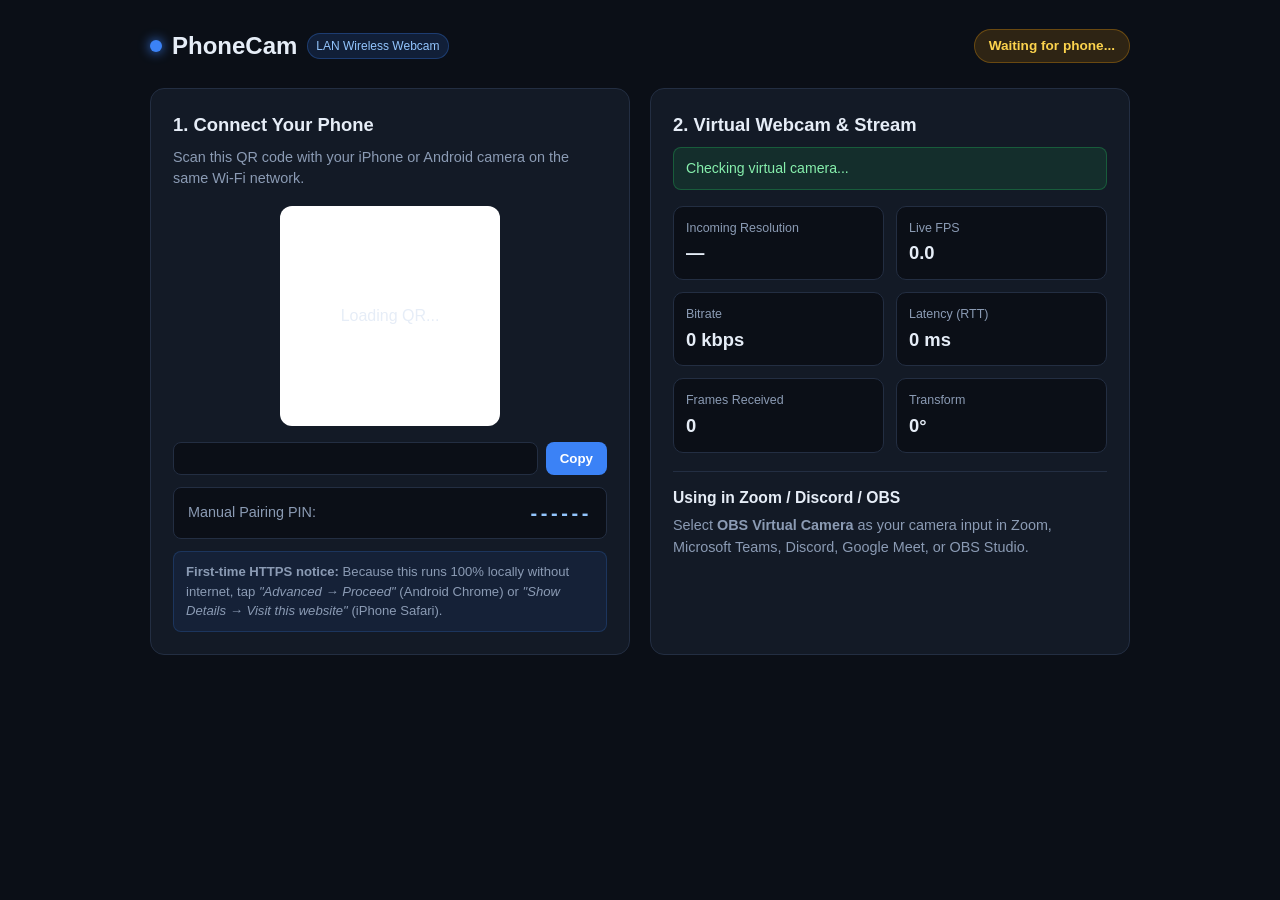
==== static/dashboard/index.html @ b20c2694 "Release v0.1.0: PhoneCam wireless smartphone webcam over LAN" ====
<!DOCTYPE html>
<html lang="en">
<head>
  <meta charset="UTF-8" />
  <meta name="viewport" content="width=device-width, initial-scale=1.0" />
  <title>PhoneCam — PC Dashboard</title>
  <link rel="stylesheet" href="/static/dashboard/styles.css" />
</head>
<body>
  <div class="container">
    <header class="header">
      <div class="brand">
        <div class="logo-dot"></div>
        <h1>PhoneCam</h1>
        <span class="badge">LAN Wireless Webcam</span>
      </div>
      <div id="connection-pill" class="pill pill-idle">Waiting for phone...</div>
    </header>

    <main class="grid">
      <section class="card qr-card">
        <h2>1. Connect Your Phone</h2>
        <p class="muted">Scan this QR code with your iPhone or Android camera on the same Wi-Fi network.</p>
        <div id="qr-container" class="qr-box">Loading QR...</div>
        <div class="url-row">
          <input id="phone-url" type="text" readonly value="" />
          <button id="copy-url-btn" class="btn">Copy</button>
        </div>
        <div class="pin-box">
          <span class="muted">Manual Pairing PIN:</span>
          <strong id="pairing-pin">------</strong>
        </div>
        <div class="hint-box">
          <strong>First-time HTTPS notice:</strong> Because this runs 100% locally without internet, tap
          <em>"Advanced → Proceed"</em> (Android Chrome) or <em>"Show Details → Visit this website"</em> (iPhone Safari).
        </div>
      </section>

      <section class="card stats-card">
        <h2>2. Virtual Webcam &amp; Stream</h2>
        <div id="vcam-banner" class="vcam-banner">Checking virtual camera...</div>

        <div class="stats-grid">
          <div class="stat-item">
            <span class="stat-label">Incoming Resolution</span>
            <span id="stat-res" class="stat-value">—</span>
          </div>
          <div class="stat-item">
            <span class="stat-label">Live FPS</span>
            <span id="stat-fps" class="stat-value">0.0</span>
          </div>
          <div class="stat-item">
            <span class="stat-label">Bitrate</span>
            <span id="stat-bitrate" class="stat-value">0 kbps</span>
          </div>
          <div class="stat-item">
            <span class="stat-label">Latency (RTT)</span>
            <span id="stat-rtt" class="stat-value">0 ms</span>
          </div>
          <div class="stat-item">
            <span class="stat-label">Frames Received</span>
            <span id="stat-frames" class="stat-value">0</span>
          </div>
          <div class="stat-item">
            <span class="stat-label">Transform</span>
            <span id="stat-transform" class="stat-value">0°</span>
          </div>
        </div>

        <div class="usage-box">
          <h3>Using in Zoom / Discord / OBS</h3>
          <p class="muted">
            Select <strong id="vcam-device-name">OBS Virtual Camera</strong> as your camera input in Zoom,
            Microsoft Teams, Discord, Google Meet, or OBS Studio.
          </p>
        </div>
      </section>
    </main>
  </div>
  <script src="/static/dashboard/app.js"></script>
</body>
</html>
---- static/dashboard/styles.css ----
:root {
  --bg: #0b0f17;
  --surface: #131a26;
  --border: #232e42;
  --text: #e6edf7;
  --muted: #8b9bb4;
  --accent: #3b82f6;
  --green: #22c55e;
  --amber: #f59e0b;
  --red: #ef4444;
}

* {
  box-sizing: border-box;
}

body {
  margin: 0;
  font-family: -apple-system, BlinkMacSystemFont, "Segoe UI", Roboto, sans-serif;
  background: var(--bg);
  color: var(--text);
  line-height: 1.5;
}

.container {
  max-width: 1020px;
  margin: 0 auto;
  padding: 28px 20px;
}

.header {
  display: flex;
  align-items: center;
  justify-content: space-between;
  flex-wrap: wrap;
  gap: 12px;
  margin-bottom: 24px;
}

.brand {
  display: flex;
  align-items: center;
  gap: 10px;
}

.brand h1 {
  margin: 0;
  font-size: 1.5rem;
}

.logo-dot {
  width: 12px;
  height: 12px;
  border-radius: 50%;
  background: var(--accent);
  box-shadow: 0 0 12px var(--accent);
}

.badge {
  font-size: 0.75rem;
  padding: 3px 8px;
  border-radius: 999px;
  background: rgba(59, 130, 246, 0.15);
  color: #93c5fd;
  border: 1px solid rgba(59, 130, 246, 0.3);
}

.pill {
  padding: 6px 14px;
  border-radius: 999px;
  font-size: 0.85rem;
  font-weight: 600;
}

.pill-idle {
  background: rgba(245, 158, 11, 0.15);
  color: #fcd34d;
  border: 1px solid rgba(245, 158, 11, 0.3);
}

.pill-connected {
  background: rgba(34, 197, 94, 0.15);
  color: #86efac;
  border: 1px solid rgba(34, 197, 94, 0.35);
}

.pill-paused {
  background: rgba(148, 163, 184, 0.2);
  color: #cbd5e1;
  border: 1px solid rgba(148, 163, 184, 0.35);
}

.grid {
  display: grid;
  grid-template-columns: repeat(auto-fit, minmax(340px, 1fr));
  gap: 20px;
}

.card {
  background: var(--surface);
  border: 1px solid var(--border);
  border-radius: 14px;
  padding: 22px;
}

.card h2 {
  margin: 0 0 8px;
  font-size: 1.15rem;
}

.muted {
  color: var(--muted);
  font-size: 0.9rem;
  margin-top: 0;
}

.qr-box {
  background: #ffffff;
  border-radius: 12px;
  padding: 14px;
  width: 220px;
  height: 220px;
  margin: 16px auto;
  display: flex;
  align-items: center;
  justify-content: center;
}

.qr-box svg {
  width: 100%;
  height: 100%;
}

.url-row {
  display: flex;
  gap: 8px;
  margin-bottom: 12px;
}

.url-row input {
  flex: 1;
  background: var(--bg);
  border: 1px solid var(--border);
  border-radius: 8px;
  color: var(--text);
  padding: 8px 10px;
  font-size: 0.85rem;
}

.btn {
  background: var(--accent);
  color: white;
  border: none;
  border-radius: 8px;
  padding: 8px 14px;
  font-weight: 600;
  cursor: pointer;
}

.btn:hover {
  opacity: 0.9;
}

.pin-box {
  display: flex;
  align-items: center;
  justify-content: space-between;
  background: var(--bg);
  border: 1px solid var(--border);
  border-radius: 8px;
  padding: 10px 14px;
  margin-bottom: 12px;
}

.pin-box strong {
  font-size: 1.25rem;
  letter-spacing: 0.18em;
  color: #93c5fd;
}

.hint-box {
  font-size: 0.82rem;
  color: var(--muted);
  background: rgba(59, 130, 246, 0.08);
  border: 1px solid rgba(59, 130, 246, 0.2);
  border-radius: 8px;
  padding: 10px 12px;
}

.vcam-banner {
  padding: 10px 12px;
  border-radius: 8px;
  font-size: 0.88rem;
  margin-bottom: 16px;
  background: rgba(34, 197, 94, 0.12);
  border: 1px solid rgba(34, 197, 94, 0.3);
  color: #86efac;
}

.vcam-banner.error {
  background: rgba(239, 68, 68, 0.12);
  border-color: rgba(239, 68, 68, 0.3);
  color: #fca5a5;
}

.stats-grid {
  display: grid;
  grid-template-columns: repeat(2, 1fr);
  gap: 12px;
  margin-bottom: 18px;
}

.stat-item {
  background: var(--bg);
  border: 1px solid var(--border);
  border-radius: 10px;
  padding: 12px;
  display: flex;
  flex-direction: column;
}

.stat-label {
  font-size: 0.78rem;
  color: var(--muted);
}

.stat-value {
  font-size: 1.15rem;
  font-weight: 700;
  margin-top: 2px;
}

.usage-box {
  border-top: 1px solid var(--border);
  padding-top: 14px;
}

.usage-box h3 {
  margin: 0 0 6px;
  font-size: 0.98rem;
}
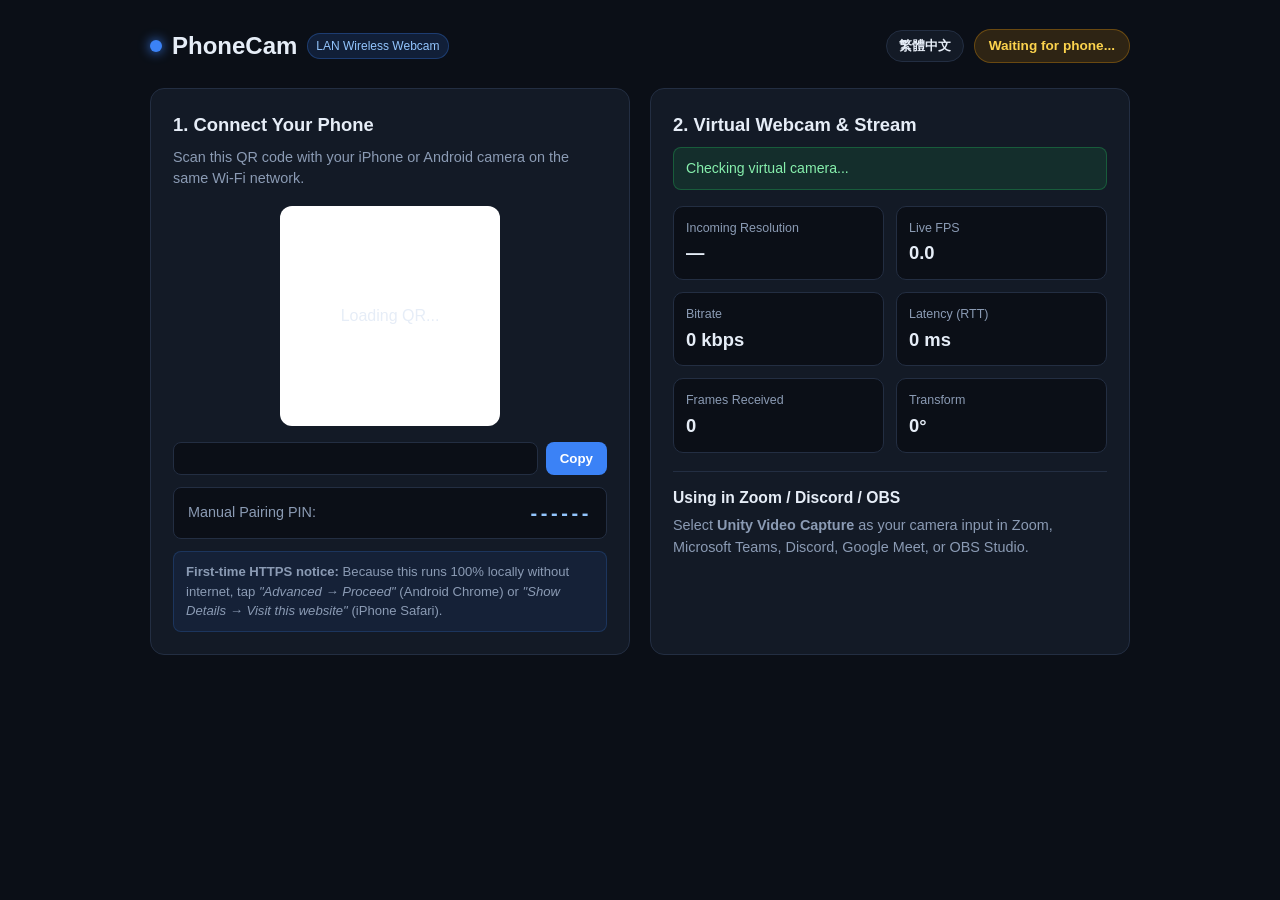
==== commit 00cf5cbe: "Release v0.1.0: PhoneCam wireless smartphone webcam over LAN" ====
--- a/static/dashboard/index.html
+++ b/static/dashboard/index.html
@@ -12,64 +12,67 @@
       <div class="brand">
         <div class="logo-dot"></div>
         <h1>PhoneCam</h1>
-        <span class="badge">LAN Wireless Webcam</span>
+        <span class="badge" data-i18n="badge">LAN Wireless Webcam</span>
       </div>
-      <div id="connection-pill" class="pill pill-idle">Waiting for phone...</div>
+      <div class="header-actions">
+        <button id="lang-toggle-btn" class="lang-btn" type="button">繁體中文</button>
+        <div id="connection-pill" class="pill pill-idle">Waiting for phone...</div>
+      </div>
     </header>
 
     <main class="grid">
       <section class="card qr-card">
-        <h2>1. Connect Your Phone</h2>
-        <p class="muted">Scan this QR code with your iPhone or Android camera on the same Wi-Fi network.</p>
+        <h2 data-i18n="step1Title">1. Connect Your Phone</h2>
+        <p class="muted" data-i18n="step1Desc">Scan this QR code with your iPhone or Android camera on the same Wi-Fi network.</p>
         <div id="qr-container" class="qr-box">Loading QR...</div>
         <div class="url-row">
           <input id="phone-url" type="text" readonly value="" />
-          <button id="copy-url-btn" class="btn">Copy</button>
+          <button id="copy-url-btn" class="btn" data-i18n="copy">Copy</button>
         </div>
         <div class="pin-box">
-          <span class="muted">Manual Pairing PIN:</span>
+          <span class="muted" data-i18n="pinLabel">Manual Pairing PIN:</span>
           <strong id="pairing-pin">------</strong>
         </div>
-        <div class="hint-box">
+        <div class="hint-box" id="https-hint">
           <strong>First-time HTTPS notice:</strong> Because this runs 100% locally without internet, tap
           <em>"Advanced → Proceed"</em> (Android Chrome) or <em>"Show Details → Visit this website"</em> (iPhone Safari).
         </div>
       </section>
 
       <section class="card stats-card">
-        <h2>2. Virtual Webcam &amp; Stream</h2>
+        <h2 data-i18n="step2Title">2. Virtual Webcam &amp; Stream</h2>
         <div id="vcam-banner" class="vcam-banner">Checking virtual camera...</div>
 
         <div class="stats-grid">
           <div class="stat-item">
-            <span class="stat-label">Incoming Resolution</span>
+            <span class="stat-label" data-i18n="statRes">Incoming Resolution</span>
             <span id="stat-res" class="stat-value">—</span>
           </div>
           <div class="stat-item">
-            <span class="stat-label">Live FPS</span>
+            <span class="stat-label" data-i18n="statFps">Live FPS</span>
             <span id="stat-fps" class="stat-value">0.0</span>
           </div>
           <div class="stat-item">
-            <span class="stat-label">Bitrate</span>
+            <span class="stat-label" data-i18n="statBitrate">Bitrate</span>
             <span id="stat-bitrate" class="stat-value">0 kbps</span>
           </div>
           <div class="stat-item">
-            <span class="stat-label">Latency (RTT)</span>
+            <span class="stat-label" data-i18n="statRtt">Latency (RTT)</span>
             <span id="stat-rtt" class="stat-value">0 ms</span>
           </div>
           <div class="stat-item">
-            <span class="stat-label">Frames Received</span>
+            <span class="stat-label" data-i18n="statFrames">Frames Received</span>
             <span id="stat-frames" class="stat-value">0</span>
           </div>
           <div class="stat-item">
-            <span class="stat-label">Transform</span>
+            <span class="stat-label" data-i18n="statTransform">Transform</span>
             <span id="stat-transform" class="stat-value">0°</span>
           </div>
         </div>
 
         <div class="usage-box">
-          <h3>Using in Zoom / Discord / OBS</h3>
-          <p class="muted">
+          <h3 data-i18n="usageTitle">Using in Zoom / Discord / OBS</h3>
+          <p class="muted" id="usage-desc">
             Select <strong id="vcam-device-name">OBS Virtual Camera</strong> as your camera input in Zoom,
             Microsoft Teams, Discord, Google Meet, or OBS Studio.
           </p>
--- a/static/dashboard/styles.css
+++ b/static/dashboard/styles.css
@@ -65,6 +65,27 @@
   border: 1px solid rgba(59, 130, 246, 0.3);
 }
 
+.header-actions {
+  display: flex;
+  align-items: center;
+  gap: 10px;
+}
+
+.lang-btn {
+  background: var(--surface);
+  color: var(--text);
+  border: 1px solid var(--border);
+  border-radius: 999px;
+  padding: 6px 12px;
+  font-size: 0.82rem;
+  font-weight: 600;
+  cursor: pointer;
+}
+
+.lang-btn:hover {
+  border-color: var(--accent);
+}
+
 .pill {
   padding: 6px 14px;
   border-radius: 999px;
@@ -203,6 +224,12 @@
   color: #fca5a5;
 }
 
+.vcam-banner.warn {
+  background: rgba(245, 158, 11, 0.12);
+  border-color: rgba(245, 158, 11, 0.3);
+  color: #fcd34d;
+}
+
 .stats-grid {
   display: grid;
   grid-template-columns: repeat(2, 1fr);
